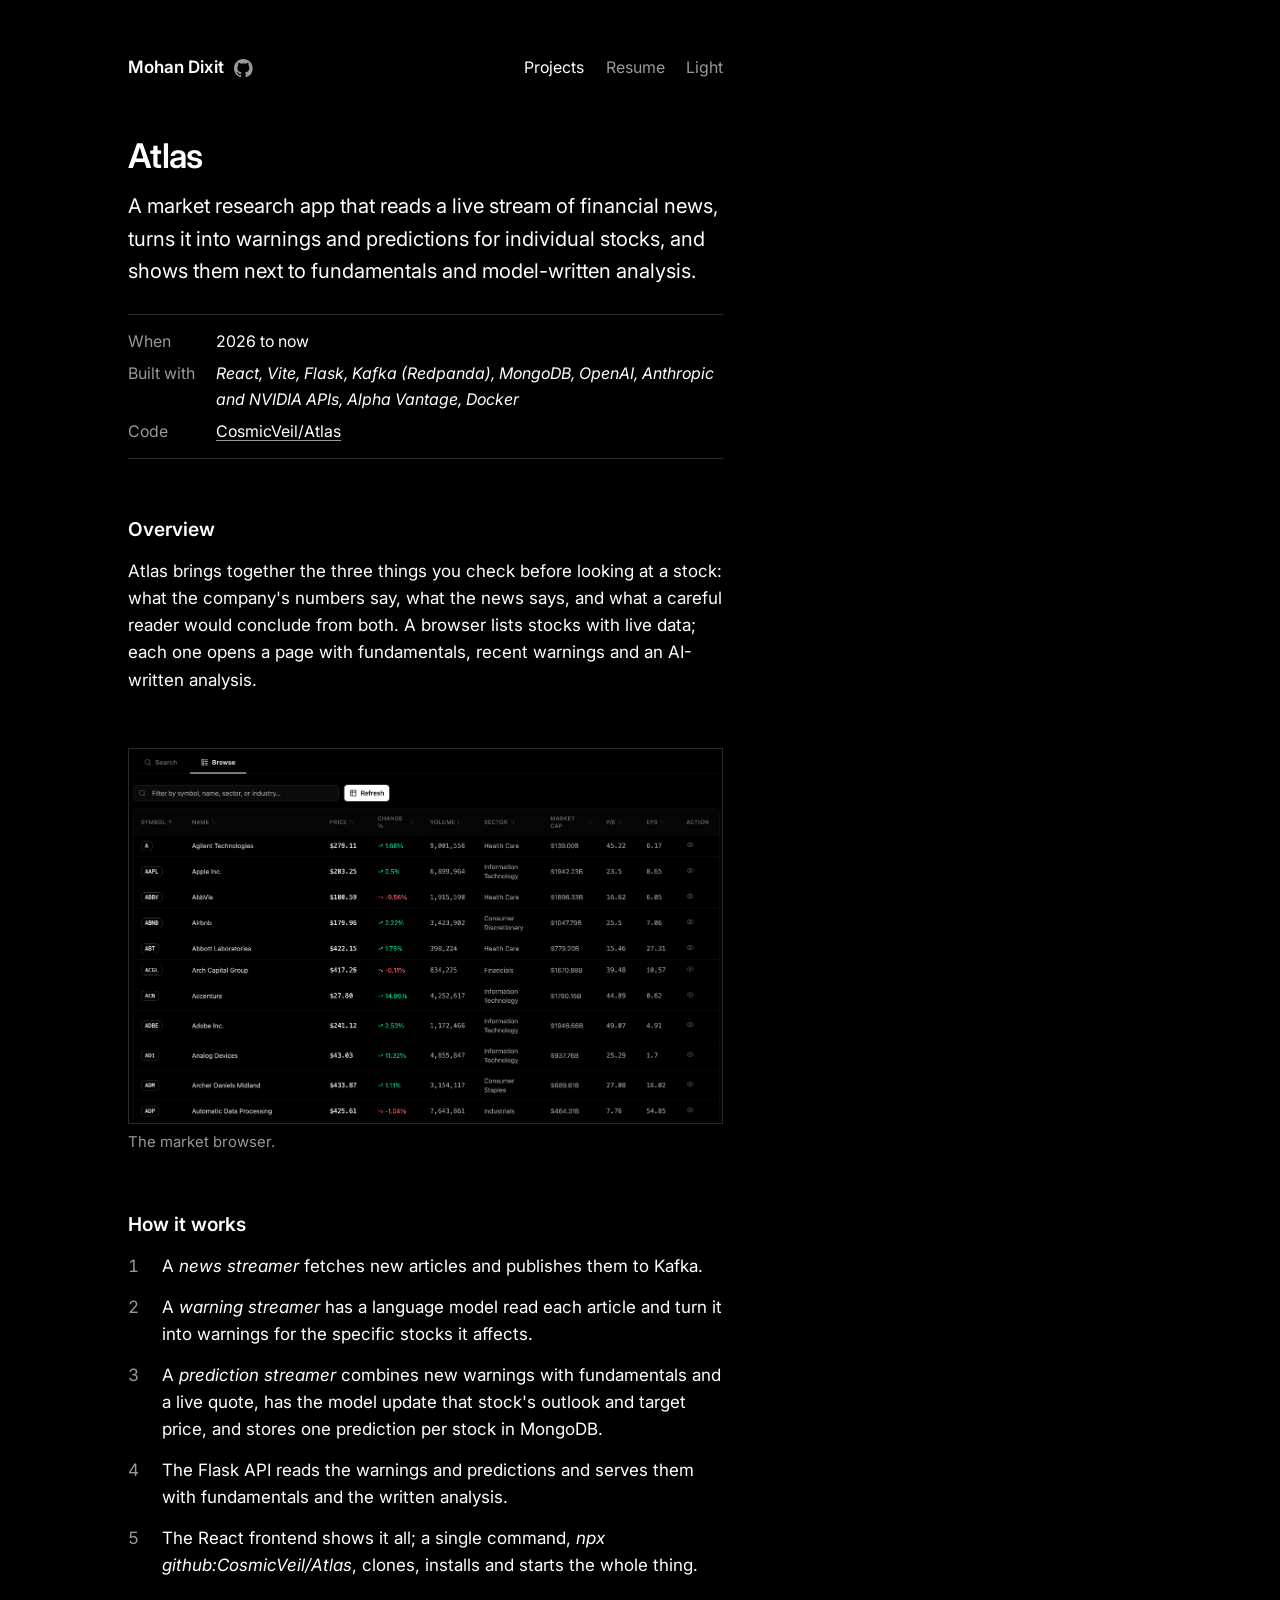
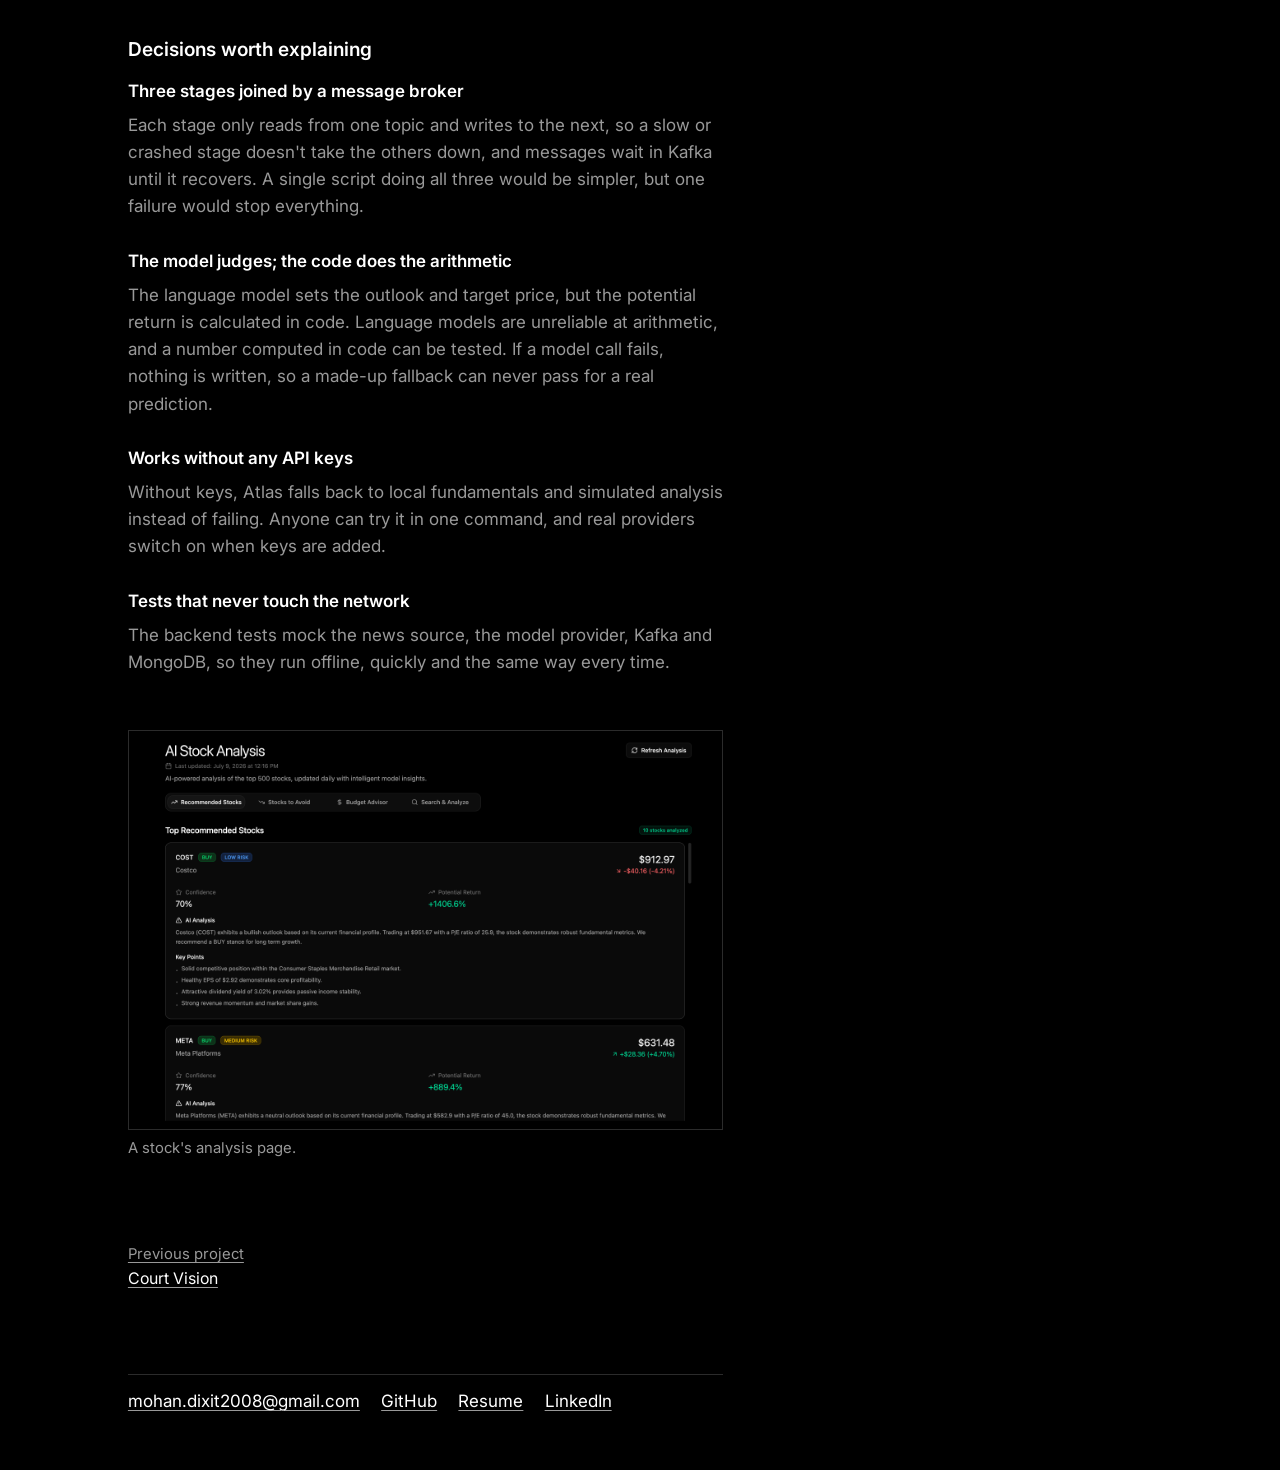
==== projects/atlas.html @ f3ca30fe "Spacing on a line-height scale, GitHub icon, new contact line - Replace 16 one-off spacing values wi" ====
<!doctype html>
<html lang="en" data-theme="dark">
<head>
<meta charset="utf-8">
<meta name="viewport" content="width=device-width, initial-scale=1">
<title>Atlas, Mohan Dixit</title>
<meta name="description" content="A market research app that turns a live news stream into per-stock warnings and predictions.">
<meta name="color-scheme" content="dark light">
<script>
  try { if (localStorage.getItem("theme") === "light") document.documentElement.dataset.theme = "light"; } catch (e) {}
</script>
<link rel="preconnect" href="https://fonts.googleapis.com">
<link rel="preconnect" href="https://fonts.gstatic.com" crossorigin>
<link rel="stylesheet" href="https://fonts.googleapis.com/css2?family=Inter:ital,opsz,wght@0,14..32,400;0,14..32,600;0,14..32,700;1,14..32,400&display=swap">
<link rel="stylesheet" href="../styles.css">
</head>
<body>
<header class="site-header reveal">
  <div class="name">
    <a class="home-link" href="../">Mohan Dixit</a>
    <a class="github-mark" href="https://github.com/CosmicVeil" aria-label="GitHub profile"><svg viewBox="0 0 16 16" width="16" height="16" aria-hidden="true" focusable="false"><path fill="currentColor" d="M8 0c4.42 0 8 3.58 8 8a8.013 8.013 0 0 1-5.45 7.59c-.4.08-.55-.17-.55-.38 0-.27.01-1.13.01-2.2 0-.75-.25-1.23-.54-1.48 1.78-.2 3.65-.88 3.65-3.95 0-.88-.31-1.59-.82-2.15.08-.2.36-1.02-.08-2.12 0 0-.67-.22-2.2.82-.64-.18-1.32-.27-2-.27-.68 0-1.36.09-2 .27-1.53-1.03-2.2-.82-2.2-.82-.44 1.1-.16 1.92-.08 2.12-.51.56-.82 1.28-.82 2.15 0 3.06 1.86 3.75 3.64 3.95-.23.2-.44.55-.51 1.07-.46.21-1.61.55-2.33-.66-.15-.24-.6-.83-1.23-.82-.67.01-.27.38.01.53.34.19.73.9.82 1.13.16.45.68 1.31 2.69.94 0 .67.01 1.3.01 1.49 0 .21-.15.45-.55.38A7.995 7.995 0 0 1 0 8c0-4.42 3.58-8 8-8Z"/></svg></a>
  </div>
  <nav class="site-nav" aria-label="Site">
    <a href="../#projects" aria-current="page">Projects</a>
    <a href="../assets/mohan-dixit-resume.pdf">Resume</a>
    <button class="theme-toggle" type="button" id="theme-toggle">Light</button>
  </nav>
</header>

<main>
  <h1 class="page-title reveal" style="--i:1">Atlas</h1>
  <p class="lede reveal" style="--i:1">A market research app that reads a live stream of financial news, turns it into warnings and predictions for individual stocks, and shows them next to fundamentals and model-written analysis.</p>

  <dl class="meta reveal" style="--i:2">
    <dt>When</dt><dd>2026 to now</dd>
    <dt>Built with</dt><dd class="stack">React, Vite, Flask, Kafka (Redpanda), MongoDB, OpenAI, Anthropic and NVIDIA APIs, Alpha Vantage, Docker</dd>
    <dt>Code</dt><dd><a href="https://github.com/CosmicVeil/Atlas">CosmicVeil/Atlas</a></dd>
  </dl>

  <section class="reveal" style="--i:3">
    <h2>Overview</h2>
    <p>Atlas brings together the three things you check before looking at a stock: what the company's numbers say, what the news says, and what a careful reader would conclude from both. A browser lists stocks with live data; each one opens a page with fundamentals, recent warnings and an AI-written analysis.</p>
  </section>

  <figure class="reveal" style="--i:4">
    <img src="../assets/atlas-browser.png" width="2586" height="1630" alt="Atlas market browser listing stocks with live prices">
    <figcaption>The market browser.</figcaption>
  </figure>

  <section class="reveal" style="--i:5">
    <h2>How it works</h2>
    <ol class="steps">
      <li>A <em>news streamer</em> fetches new articles and publishes them to Kafka.</li>
      <li>A <em>warning streamer</em> has a language model read each article and turn it into warnings for the specific stocks it affects.</li>
      <li>A <em>prediction streamer</em> combines new warnings with fundamentals and a live quote, has the model update that stock's outlook and target price, and stores one prediction per stock in MongoDB.</li>
      <li>The Flask API reads the warnings and predictions and serves them with fundamentals and the written analysis.</li>
      <li>The React frontend shows it all; a single command, <em>npx github:CosmicVeil/Atlas</em>, clones, installs and starts the whole thing.</li>
    </ol>
  </section>

  <section class="reveal" style="--i:6">
    <h2>Decisions worth explaining</h2>
    <div class="decision">
      <h3>Three stages joined by a message broker</h3>
      <p>Each stage only reads from one topic and writes to the next, so a slow or crashed stage doesn't take the others down, and messages wait in Kafka until it recovers. A single script doing all three would be simpler, but one failure would stop everything.</p>
    </div>
    <div class="decision">
      <h3>The model judges; the code does the arithmetic</h3>
      <p>The language model sets the outlook and target price, but the potential return is calculated in code. Language models are unreliable at arithmetic, and a number computed in code can be tested. If a model call fails, nothing is written, so a made-up fallback can never pass for a real prediction.</p>
    </div>
    <div class="decision">
      <h3>Works without any API keys</h3>
      <p>Without keys, Atlas falls back to local fundamentals and simulated analysis instead of failing. Anyone can try it in one command, and real providers switch on when keys are added.</p>
    </div>
    <div class="decision">
      <h3>Tests that never touch the network</h3>
      <p>The backend tests mock the news source, the model provider, Kafka and MongoDB, so they run offline, quickly and the same way every time.</p>
    </div>
  </section>

  <figure class="reveal" style="--i:7">
    <img src="../assets/atlas-analysis.png" width="2884" height="1936" loading="lazy" alt="Atlas stock analysis page with AI recommendations">
    <figcaption>A stock's analysis page.</figcaption>
  </figure>

  <nav class="pager reveal" style="--i:8" aria-label="More projects">
    <a href="court-vision.html"><span>Previous project</span>Court Vision</a>
  </nav>
</main>

<footer class="reveal" style="--i:9">
  <ul>
    <li><a href="mailto:mohan.dixit2008@gmail.com">mohan.dixit2008@gmail.com</a></li>
    <li><a href="https://github.com/CosmicVeil">GitHub</a></li>
    <li><a href="../assets/mohan-dixit-resume.pdf">Resume</a></li>
    <li><a href="https://www.linkedin.com/in/mohan-dixit-6396922b5/">LinkedIn</a></li>
  </ul>
</footer>

<script src="../script.js"></script>
</body>
</html>
---- styles.css ----
/* Shared by every page. Dark is the default; light is opt-in via the toggle. */
:root {
  --bg: #000;
  --fg: #fff;
  --muted: #999;
  --rule: #2b2b2b;

  /* Vertical rhythm. Every vertical gap is a fraction or multiple of one
     line of body text (line-height 1.6 x root size), so spacing and text
     share one beat. In rem, so it scales down with the phone font size. */
  --line: 1.6rem;
  --quarter: calc(var(--line) / 4);  /* inside one item */
  --half: calc(var(--line) / 2);     /* heading to its content, list rows */
  --double: calc(var(--line) * 2);   /* between sections */
  --triple: calc(var(--line) * 3);   /* before the footer */
  --gutter: 1.25rem;                 /* horizontal gaps */
}
[data-theme="light"] {
  --bg: #fff;
  --fg: #000;
  --muted: #666;
  --rule: #ddd;
}

* { box-sizing: border-box; }

html {
  background: var(--bg);
  color: var(--fg);
  font-family: "Inter", system-ui, -apple-system, "Segoe UI", sans-serif;
  font-size: 1.0625rem;
  line-height: 1.6;
  -webkit-text-size-adjust: 100%;
  transition: background-color 0.3s ease, color 0.3s ease;
}

body {
  max-width: 38rem;
  margin: 0;
  padding: var(--line) 1.5rem var(--double);
}
@media (min-width: 48rem) {
  body { margin-left: 8vw; padding-top: var(--double); }
}

/* Reset vertical margins; spacing below is set deliberately, one rule per gap. */
h1, h2, h3, p, ul, ol, dl, dd, figure { margin: 0; }
ul, ol { list-style: none; padding: 0; }

a {
  color: inherit;
  text-decoration: underline;
  text-decoration-color: var(--muted);
  text-decoration-thickness: 1px;
  text-underline-offset: 0.18em;
  transition: text-decoration-color 0.2s ease;
}
a:hover { text-decoration-color: currentColor; }
:focus-visible { outline: 2px solid var(--fg); outline-offset: 3px; }

img { max-width: 100%; height: auto; display: block; }

/* Header and navigation */
.site-header {
  display: flex;
  align-items: center;
  justify-content: space-between;
  gap: var(--half) var(--gutter);
  flex-wrap: wrap;
}
.name {
  display: flex;
  align-items: center;
  gap: 0.6rem;
}
.home-link {
  font-weight: 600;
  text-decoration: none;
}
.github-mark {
  display: inline-flex;
  color: var(--muted);
  transition: color 0.2s ease;
}
.github-mark:hover { color: var(--fg); }
.github-mark svg { width: 1.1rem; height: 1.1rem; }
h1 + .github-mark svg { width: 1.3rem; height: 1.3rem; }
.site-nav {
  display: flex;
  align-items: baseline;
  gap: var(--gutter);
  font-size: 0.9375rem;
}
.site-nav a { color: var(--muted); text-decoration: none; }
.site-nav a:hover, .site-nav a[aria-current="page"] { color: var(--fg); }
.theme-toggle {
  font: inherit;
  color: var(--muted);
  background: none;
  border: 0;
  padding: 0;
  cursor: pointer;
  transition: color 0.2s ease;
}
.theme-toggle:hover { color: var(--fg); }

h1 {
  font-size: 1.75rem;
  font-weight: 600;
  line-height: 1.2;
  letter-spacing: -0.02em;
}
.page-title { margin-top: var(--double); font-size: 2rem; }

/* Intro block: name, then the two lines that belong to it. */
.intro { margin-top: var(--half); }
.seeking { margin-top: var(--quarter); color: var(--muted); }
.seeking a { color: var(--fg); }
.lede { margin-top: var(--half); font-size: 1.1875rem; }

/* Sections and headings */
main > section { margin-top: var(--double); }
h2 {
  margin-bottom: var(--half);
  font-size: 1.125rem;
  font-weight: 600;
}
h3 {
  font-size: 1rem;
  font-weight: 400;
  font-style: italic;
  color: var(--muted);
}
section p + p { margin-top: var(--line); }

/* Contests and results: the one bold element on the page. */
.results + h3 { margin-top: var(--line); }
.results { margin-top: var(--quarter); }
.results li {
  display: flex;
  align-items: baseline;
  justify-content: space-between;
  gap: var(--gutter);
  padding: var(--half) 0;
  border-bottom: 1px solid var(--rule);
}
.results li:first-child { border-top: 1px solid var(--rule); }
.results .event { flex: 1; min-width: 0; }
.results .score { text-align: right; max-width: 50%; }
.results .figure {
  display: block;
  font-size: 2.25rem;
  font-weight: 700;
  line-height: 1.05;
  letter-spacing: -0.03em;
  font-variant-numeric: lining-nums tabular-nums;
}
.results .note { display: block; font-size: 0.875rem; color: var(--muted); }

/* Plain lists of roles and projects: one line of space between items,
   none inside an item except a quarter before the stack. */
.entries > li + li { margin-top: var(--line); }
.entries .what { display: block; }
.entries .detail { display: block; color: var(--muted); }
.entries .stack { display: block; margin-top: var(--quarter); font-size: 0.875rem; font-style: italic; color: var(--muted); }
.entries .when { margin-left: 0.4rem; font-size: 0.875rem; color: var(--muted); }

/* Project pages */
.meta {
  display: grid;
  grid-template-columns: max-content 1fr;
  gap: var(--quarter) var(--gutter);
  margin-top: var(--line);
  padding: var(--half) 0;
  border-top: 1px solid var(--rule);
  border-bottom: 1px solid var(--rule);
  font-size: 0.9375rem;
}
.meta dt { color: var(--muted); }
.meta dd.stack { font-style: italic; }

.steps { counter-reset: step; }
.steps li {
  counter-increment: step;
  position: relative;
  padding-left: 2rem;
}
.steps li + li { margin-top: var(--half); }
.steps li::before {
  content: counter(step);
  position: absolute;
  left: 0;
  color: var(--muted);
  font-variant-numeric: lining-nums tabular-nums;
}

.decision + .decision { margin-top: var(--line); }
.decision h3 { font-style: normal; color: var(--fg); font-weight: 600; }
.decision p { margin-top: var(--quarter); color: var(--muted); }

main > figure { margin-top: var(--double); }
figure img { border: 1px solid var(--rule); }
figcaption { margin-top: var(--quarter); font-size: 0.875rem; color: var(--muted); }

.pager {
  display: flex;
  justify-content: space-between;
  gap: var(--gutter);
  margin-top: var(--triple);
  font-size: 0.9375rem;
}
.pager span { display: block; color: var(--muted); font-size: 0.875rem; }
.pager .next { text-align: right; margin-left: auto; }

footer {
  margin-top: var(--triple);
  padding-top: var(--half);
  border-top: 1px solid var(--rule);
  color: var(--muted);
}
footer ul { display: flex; flex-wrap: wrap; gap: var(--quarter) var(--gutter); }
footer a { color: var(--fg); }

/* Motion: a short fade-up as each page loads, staggered by --i,
   plus a crossfade between pages where the browser supports it. */
.reveal {
  animation: rise 0.6s cubic-bezier(0.2, 0.7, 0.2, 1) both;
  animation-delay: calc(var(--i, 0) * 70ms);
}
@keyframes rise {
  from { opacity: 0; transform: translateY(8px); }
}
@view-transition { navigation: auto; }
::view-transition-old(root),
::view-transition-new(root) { animation-duration: 0.25s; }

@media (prefers-reduced-motion: reduce) {
  html, a, .theme-toggle, .github-mark { transition: none; }
  .reveal { animation: none; }
  @view-transition { navigation: none; }
}

@media (max-width: 30rem) {
  html { font-size: 1rem; }
  .results .figure { font-size: 1.875rem; }
  .intro br { display: none; }
}
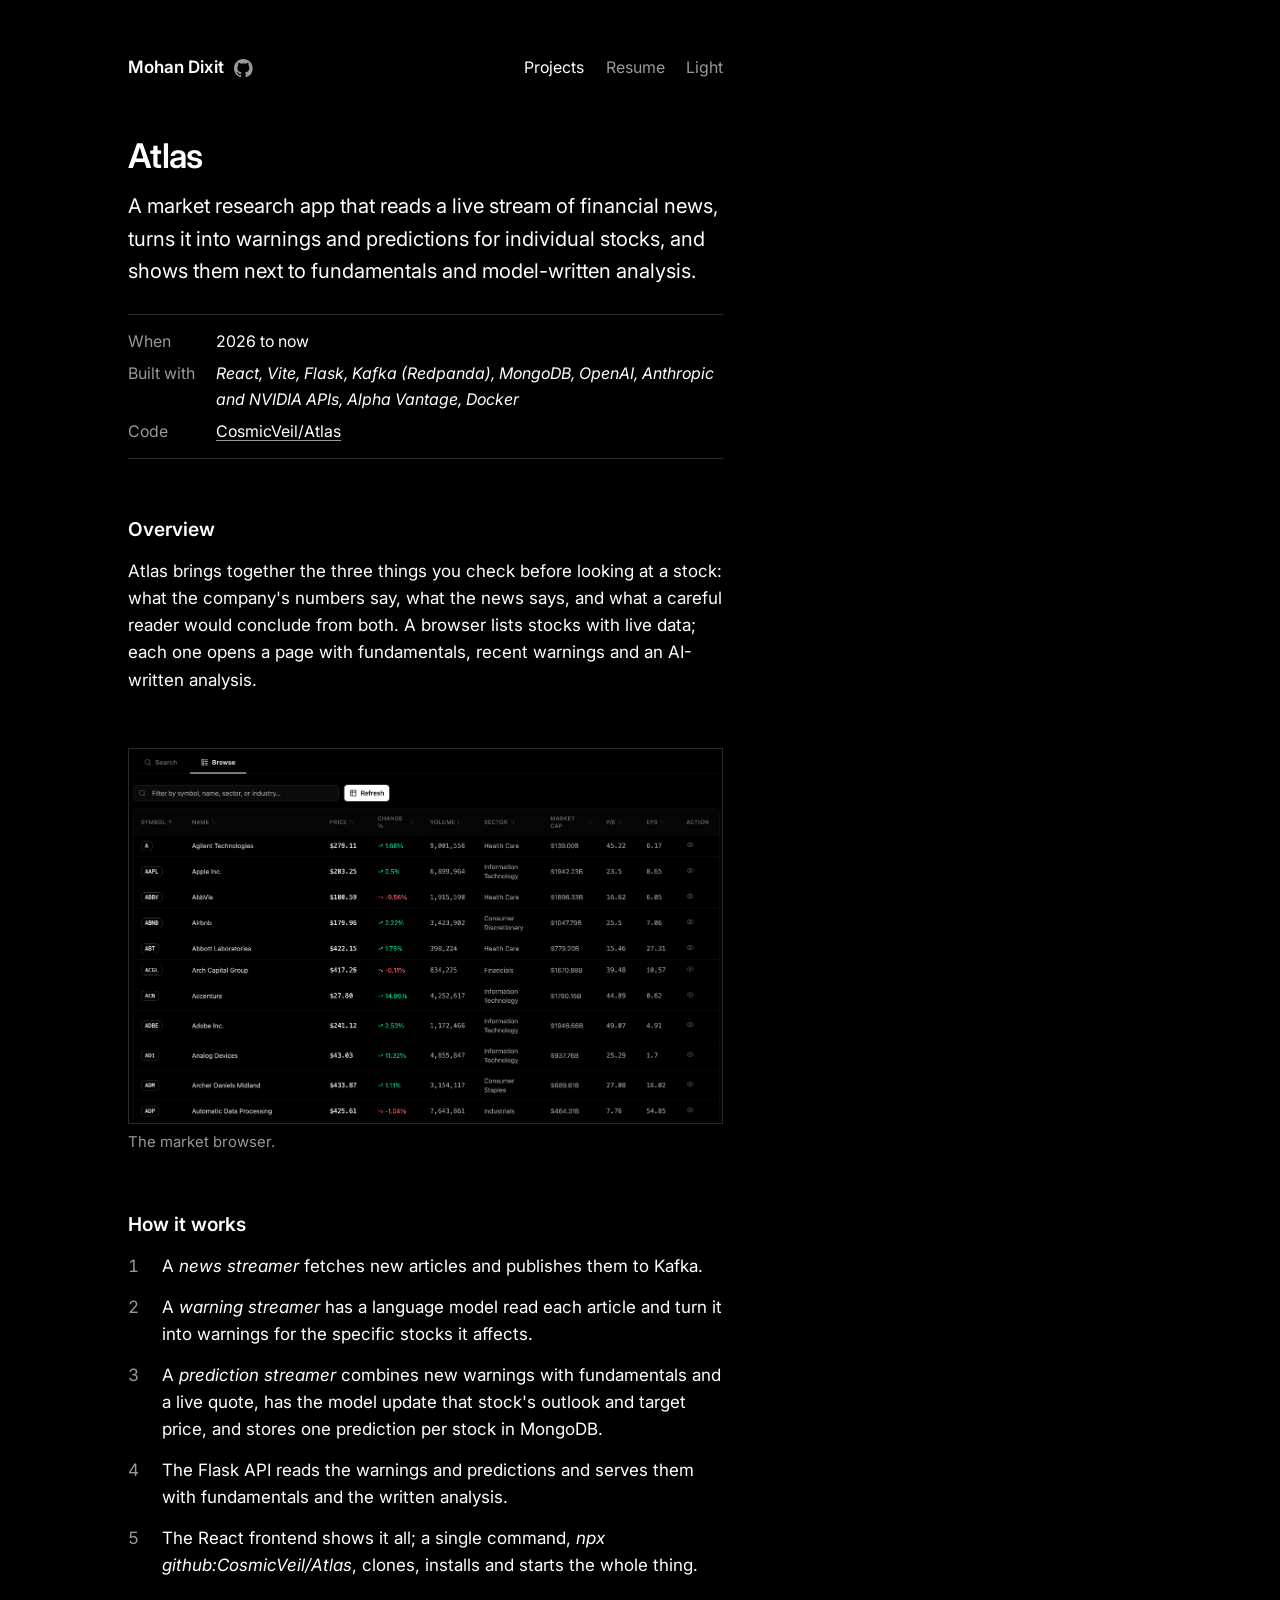
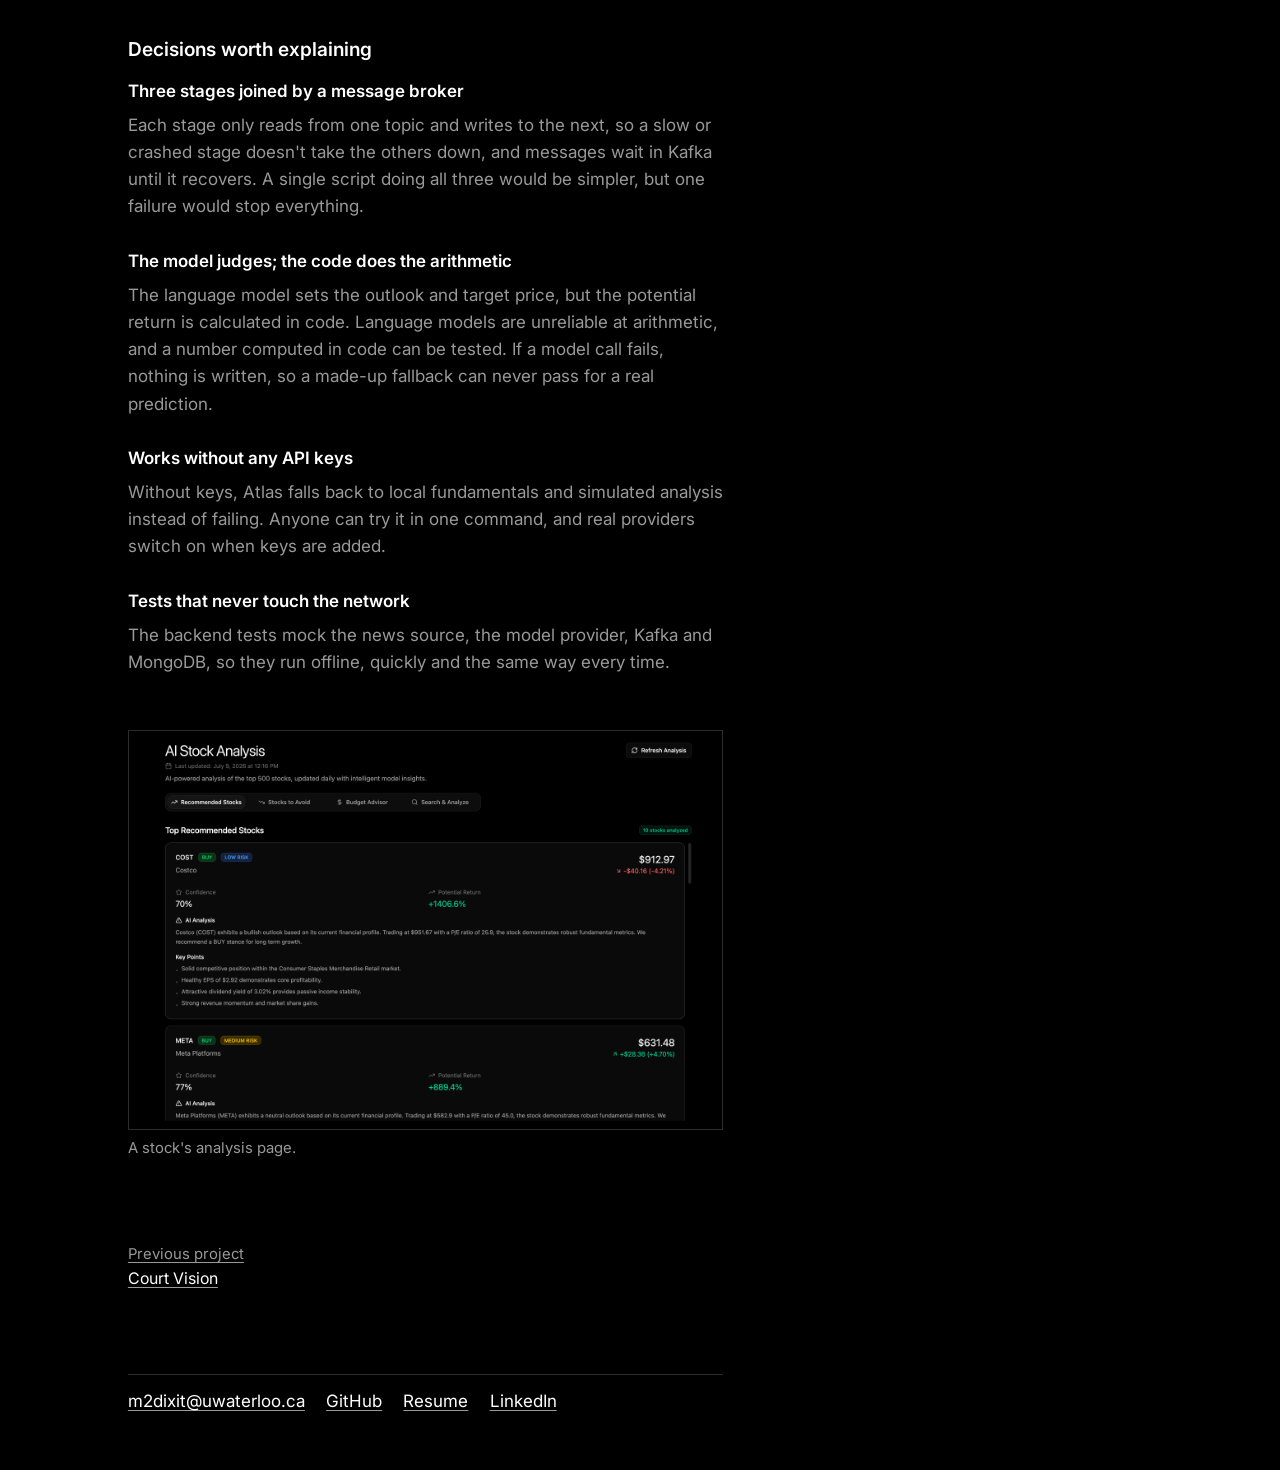
==== commit cfdb0457: "Use m2dixit@uwaterloo.ca in the footer Co-Authored-By: Claude Opus 5.5 <noreply@anthropic.com>" ====
--- a/projects/atlas.html
+++ b/projects/atlas.html
@@ -90,7 +90,7 @@
 
 <footer class="reveal" style="--i:9">
   <ul>
-    <li><a href="mailto:mohan.dixit2008@gmail.com">mohan.dixit2008@gmail.com</a></li>
+    <li><a href="mailto:m2dixit@uwaterloo.ca">m2dixit@uwaterloo.ca</a></li>
     <li><a href="https://github.com/CosmicVeil">GitHub</a></li>
     <li><a href="../assets/mohan-dixit-resume.pdf">Resume</a></li>
     <li><a href="https://www.linkedin.com/in/mohan-dixit-6396922b5/">LinkedIn</a></li>
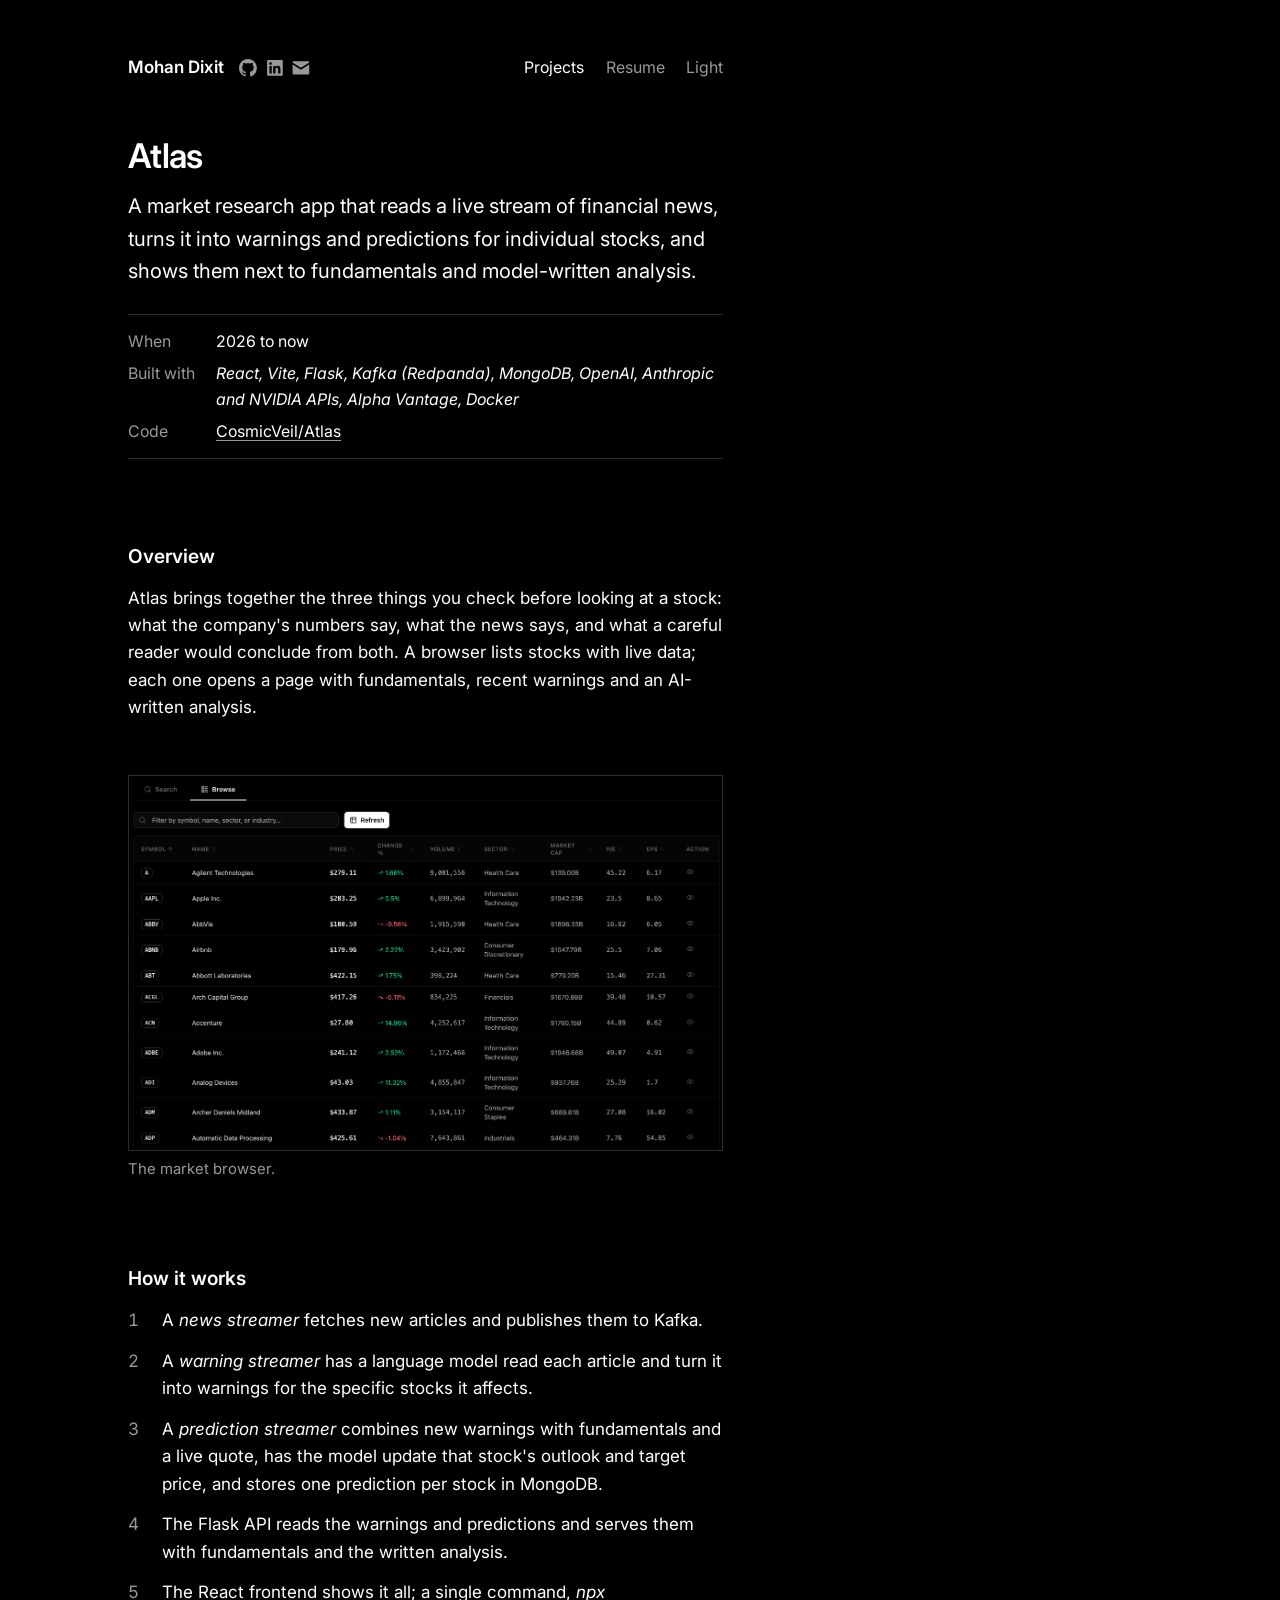
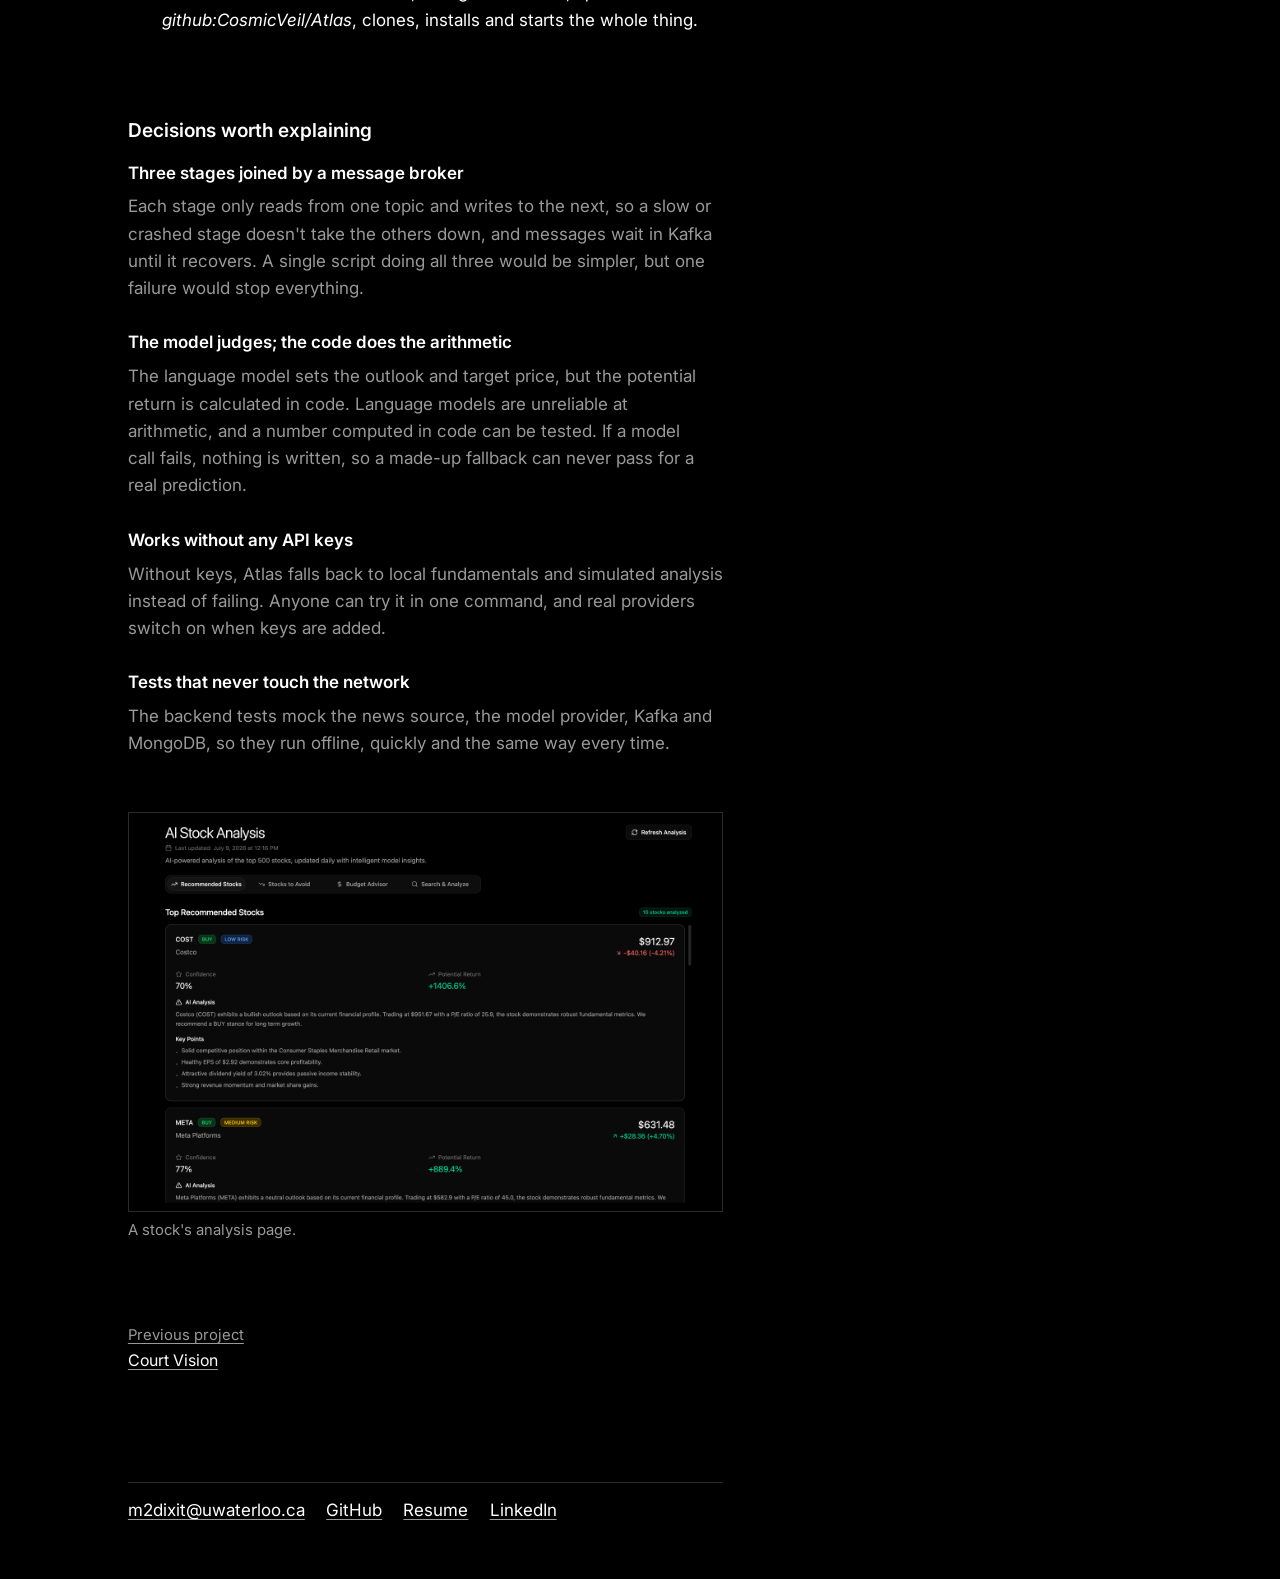
==== commit f05f05e3: "Contact icons beside the name and tighter spacing hierarchy - LinkedIn and email icons join GitHub n" ====
--- a/projects/atlas.html
+++ b/projects/atlas.html
@@ -18,7 +18,9 @@
 <header class="site-header reveal">
   <div class="name">
     <a class="home-link" href="../">Mohan Dixit</a>
-    <a class="github-mark" href="https://github.com/CosmicVeil" aria-label="GitHub profile"><svg viewBox="0 0 16 16" width="16" height="16" aria-hidden="true" focusable="false"><path fill="currentColor" d="M8 0c4.42 0 8 3.58 8 8a8.013 8.013 0 0 1-5.45 7.59c-.4.08-.55-.17-.55-.38 0-.27.01-1.13.01-2.2 0-.75-.25-1.23-.54-1.48 1.78-.2 3.65-.88 3.65-3.95 0-.88-.31-1.59-.82-2.15.08-.2.36-1.02-.08-2.12 0 0-.67-.22-2.2.82-.64-.18-1.32-.27-2-.27-.68 0-1.36.09-2 .27-1.53-1.03-2.2-.82-2.2-.82-.44 1.1-.16 1.92-.08 2.12-.51.56-.82 1.28-.82 2.15 0 3.06 1.86 3.75 3.64 3.95-.23.2-.44.55-.51 1.07-.46.21-1.61.55-2.33-.66-.15-.24-.6-.83-1.23-.82-.67.01-.27.38.01.53.34.19.73.9.82 1.13.16.45.68 1.31 2.69.94 0 .67.01 1.3.01 1.49 0 .21-.15.45-.55.38A7.995 7.995 0 0 1 0 8c0-4.42 3.58-8 8-8Z"/></svg></a>
+    <a class="icon-link" href="https://github.com/CosmicVeil" aria-label="GitHub profile"><svg viewBox="0 0 16 16" width="16" height="16" aria-hidden="true" focusable="false"><path fill="currentColor" d="M8 0c4.42 0 8 3.58 8 8a8.013 8.013 0 0 1-5.45 7.59c-.4.08-.55-.17-.55-.38 0-.27.01-1.13.01-2.2 0-.75-.25-1.23-.54-1.48 1.78-.2 3.65-.88 3.65-3.95 0-.88-.31-1.59-.82-2.15.08-.2.36-1.02-.08-2.12 0 0-.67-.22-2.2.82-.64-.18-1.32-.27-2-.27-.68 0-1.36.09-2 .27-1.53-1.03-2.2-.82-2.2-.82-.44 1.1-.16 1.92-.08 2.12-.51.56-.82 1.28-.82 2.15 0 3.06 1.86 3.75 3.64 3.95-.23.2-.44.55-.51 1.07-.46.21-1.61.55-2.33-.66-.15-.24-.6-.83-1.23-.82-.67.01-.27.38.01.53.34.19.73.9.82 1.13.16.45.68 1.31 2.69.94 0 .67.01 1.3.01 1.49 0 .21-.15.45-.55.38A7.995 7.995 0 0 1 0 8c0-4.42 3.58-8 8-8Z"/></svg></a>
+    <a class="icon-link" href="https://www.linkedin.com/in/mohan-dixit-6396922b5/" aria-label="LinkedIn profile"><svg viewBox="0 0 24 24" width="16" height="16" aria-hidden="true" focusable="false"><path fill="currentColor" d="M20.447 20.452h-3.554v-5.569c0-1.328-.027-3.037-1.852-3.037-1.853 0-2.136 1.445-2.136 2.939v5.667H9.351V9h3.414v1.561h.046c.477-.9 1.637-1.85 3.37-1.85 3.601 0 4.267 2.37 4.267 5.455v6.286zM5.337 7.433c-1.144 0-2.063-.926-2.063-2.065 0-1.138.92-2.063 2.063-2.063 1.14 0 2.064.925 2.064 2.063 0 1.139-.925 2.065-2.064 2.065zm1.782 13.019H3.555V9h3.564v11.452zM22.225 0H1.771C.792 0 0 .774 0 1.729v20.542C0 23.227.792 24 1.771 24h20.451C23.2 24 24 23.227 24 22.271V1.729C24 .774 23.2 0 22.222 0h.003z"/></svg></a>
+    <a class="icon-link" href="mailto:m2dixit@uwaterloo.ca" aria-label="Email m2dixit@uwaterloo.ca" data-copy-email><svg viewBox="0 0 24 24" width="16" height="16" aria-hidden="true" focusable="false"><path fill="currentColor" d="M3 4h18a1 1 0 0 1 1 1v.53l-10 6.25L2 5.53V5a1 1 0 0 1 1-1Zm-1 3.89V19a1 1 0 0 0 1 1h18a1 1 0 0 0 1-1V7.89l-9.47 5.92a1 1 0 0 1-1.06 0L2 7.89Z"/></svg></a>
   </div>
   <nav class="site-nav" aria-label="Site">
     <a href="../#projects" aria-current="page">Projects</a>
--- a/styles.css
+++ b/styles.css
@@ -11,8 +11,9 @@
   --line: 1.6rem;
   --quarter: calc(var(--line) / 4);  /* inside one item */
   --half: calc(var(--line) / 2);     /* heading to its content, list rows */
-  --double: calc(var(--line) * 2);   /* between sections */
-  --triple: calc(var(--line) * 3);   /* before the footer */
+  --double: calc(var(--line) * 2);   /* page title, figures */
+  --triple: calc(var(--line) * 3);   /* between sections */
+  --quad: calc(var(--line) * 4);     /* before the footer */
   --gutter: 1.25rem;                 /* horizontal gaps */
 }
 [data-theme="light"] {
@@ -59,6 +60,8 @@
 :focus-visible { outline: 2px solid var(--fg); outline-offset: 3px; }
 
 img { max-width: 100%; height: auto; display: block; }
+p, li, dd, figcaption { text-wrap: pretty; }
+h1, h2, .page-title, .lede { text-wrap: balance; }
 
 /* Header and navigation */
 .site-header {
@@ -71,20 +74,38 @@
 .name {
   display: flex;
   align-items: center;
-  gap: 0.6rem;
-}
+  gap: 0.5rem;
+}
+.name > :first-child { margin-right: 0.4rem; }
 .home-link {
   font-weight: 600;
   text-decoration: none;
 }
-.github-mark {
+.icon-link {
+  position: relative;
   display: inline-flex;
   color: var(--muted);
   transition: color 0.2s ease;
 }
-.github-mark:hover { color: var(--fg); }
-.github-mark svg { width: 1.1rem; height: 1.1rem; }
-h1 + .github-mark svg { width: 1.3rem; height: 1.3rem; }
+.icon-link:hover { color: var(--fg); }
+.icon-link svg { width: 1.05rem; height: 1.05rem; }
+h1 ~ .icon-link svg { width: 1.2rem; height: 1.2rem; }
+.icon-link[href*="linkedin"] svg { transform: scale(0.88); }
+.icon-link[href^="mailto:"] svg { transform: scale(1.12); }
+/* Confirmation after the email icon copies the address. */
+.icon-link[data-note]::after {
+  content: attr(data-note);
+  position: absolute;
+  left: 0;
+  top: calc(100% + 0.4rem);
+  white-space: nowrap;
+  font-size: 0.8125rem;
+  font-weight: 400;
+  color: var(--fg);
+  background: var(--bg);
+  animation: note-in 0.2s ease both;
+}
+@keyframes note-in { from { opacity: 0; transform: translateY(-3px); } }
 .site-nav {
   display: flex;
   align-items: baseline;
@@ -113,13 +134,13 @@
 .page-title { margin-top: var(--double); font-size: 2rem; }
 
 /* Intro block: name, then the two lines that belong to it. */
-.intro { margin-top: var(--half); }
-.seeking { margin-top: var(--quarter); color: var(--muted); }
+.intro { margin-top: var(--line); }
+.seeking { color: var(--muted); }
 .seeking a { color: var(--fg); }
 .lede { margin-top: var(--half); font-size: 1.1875rem; }
 
 /* Sections and headings */
-main > section { margin-top: var(--double); }
+main > section { margin-top: var(--triple); }
 h2 {
   margin-bottom: var(--half);
   font-size: 1.125rem;
@@ -213,7 +234,7 @@
 .pager .next { text-align: right; margin-left: auto; }
 
 footer {
-  margin-top: var(--triple);
+  margin-top: var(--quad);
   padding-top: var(--half);
   border-top: 1px solid var(--rule);
   color: var(--muted);
@@ -235,7 +256,8 @@
 ::view-transition-new(root) { animation-duration: 0.25s; }
 
 @media (prefers-reduced-motion: reduce) {
-  html, a, .theme-toggle, .github-mark { transition: none; }
+  html, a, .theme-toggle, .icon-link { transition: none; }
+  .icon-link[data-note]::after { animation: none; }
   .reveal { animation: none; }
   @view-transition { navigation: none; }
 }
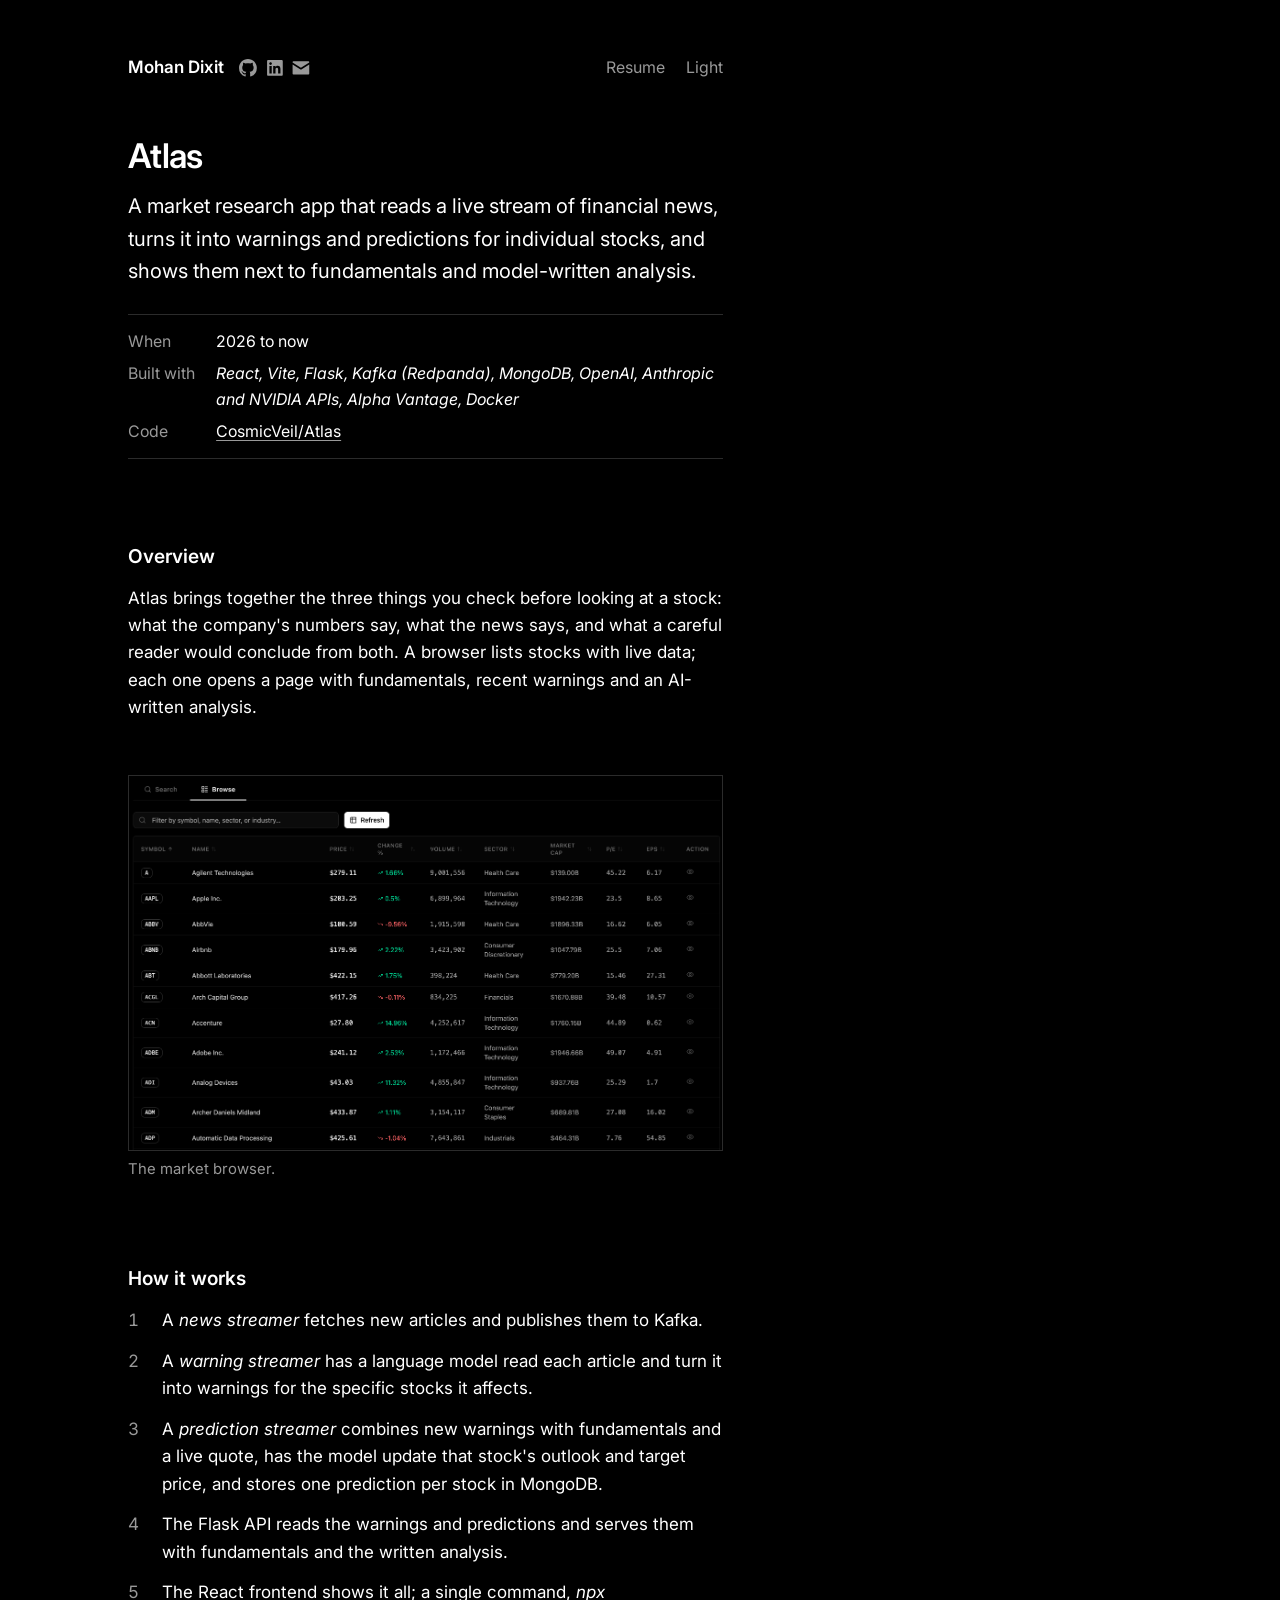
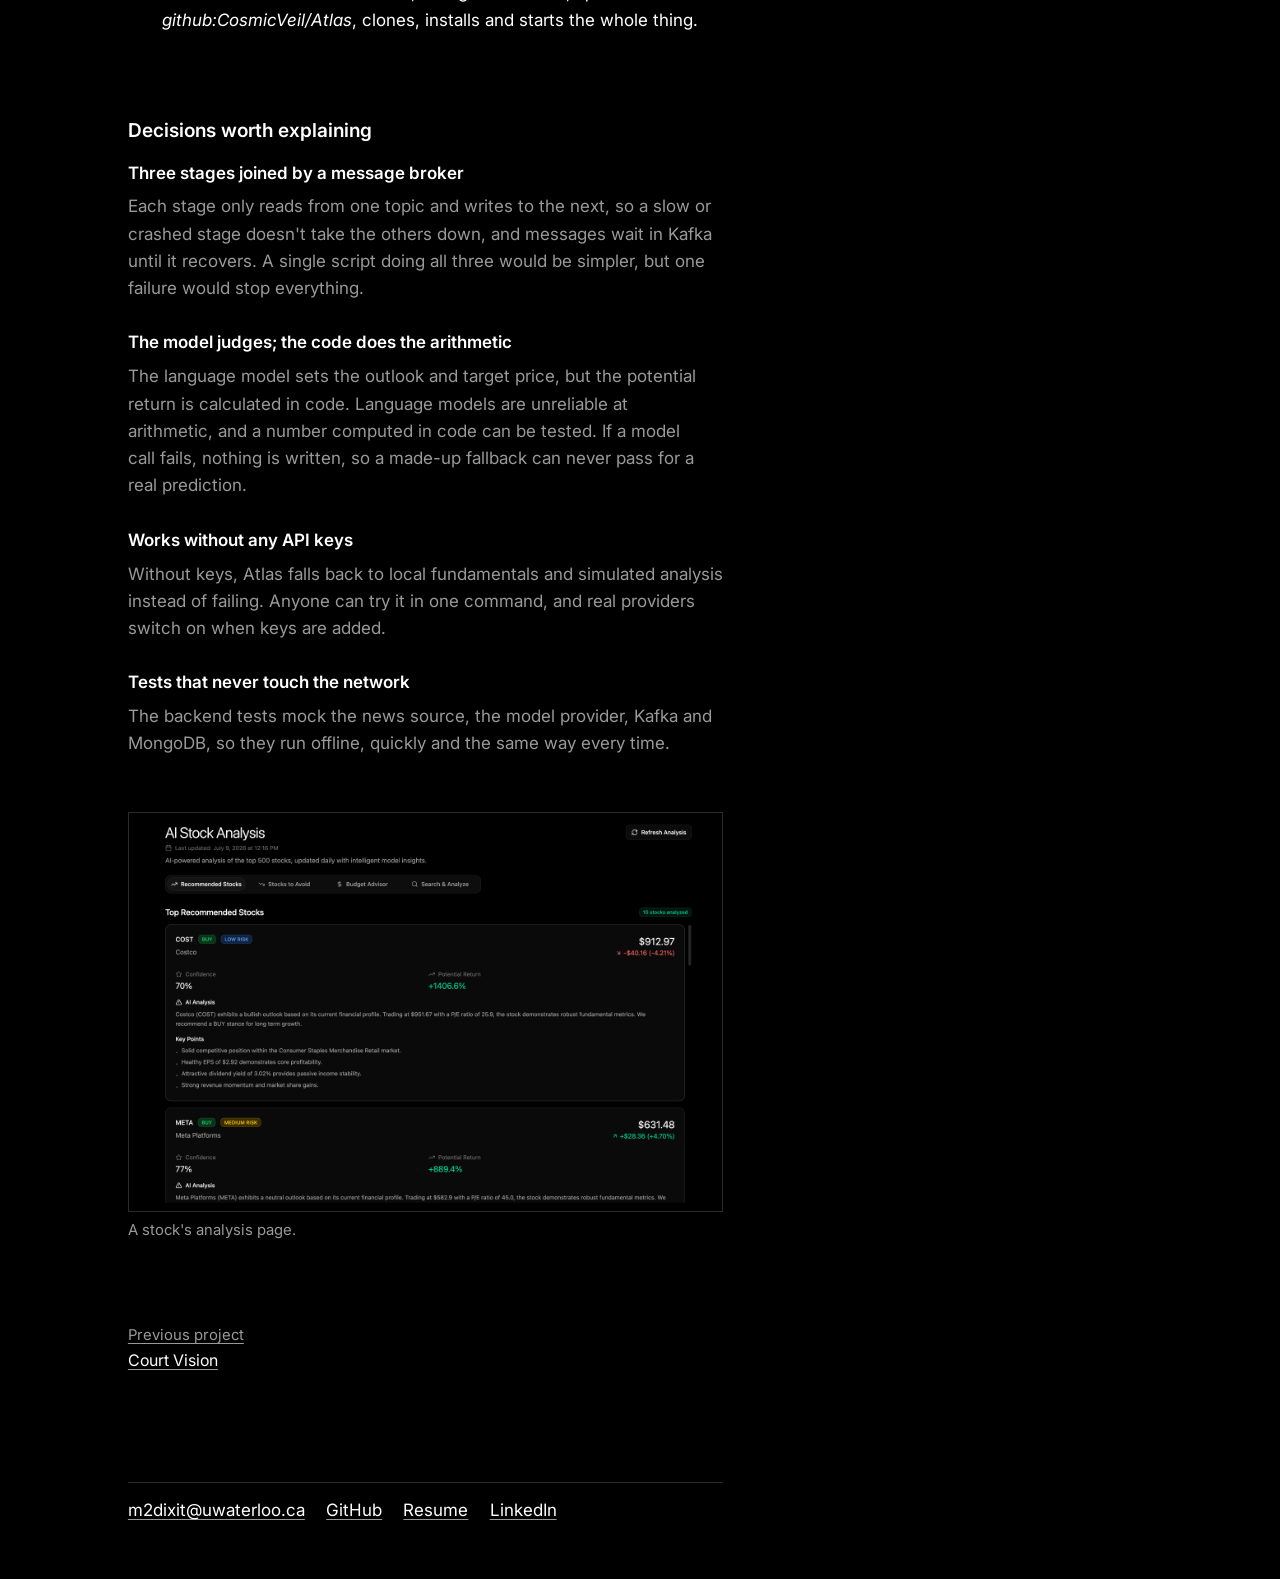
==== commit 0b394370: "Remove the Projects nav link Projects is the first section on the home page, so the link only scroll" ====
--- a/projects/atlas.html
+++ b/projects/atlas.html
@@ -23,7 +23,6 @@
     <a class="icon-link" href="mailto:m2dixit@uwaterloo.ca" aria-label="Email m2dixit@uwaterloo.ca" data-copy-email><svg viewBox="0 0 24 24" width="16" height="16" aria-hidden="true" focusable="false"><path fill="currentColor" d="M3 4h18a1 1 0 0 1 1 1v.53l-10 6.25L2 5.53V5a1 1 0 0 1 1-1Zm-1 3.89V19a1 1 0 0 0 1 1h18a1 1 0 0 0 1-1V7.89l-9.47 5.92a1 1 0 0 1-1.06 0L2 7.89Z"/></svg></a>
   </div>
   <nav class="site-nav" aria-label="Site">
-    <a href="../#projects" aria-current="page">Projects</a>
     <a href="../assets/mohan-dixit-resume.pdf">Resume</a>
     <button class="theme-toggle" type="button" id="theme-toggle">Light</button>
   </nav>
--- a/styles.css
+++ b/styles.css
@@ -113,7 +113,7 @@
   font-size: 0.9375rem;
 }
 .site-nav a { color: var(--muted); text-decoration: none; }
-.site-nav a:hover, .site-nav a[aria-current="page"] { color: var(--fg); }
+.site-nav a:hover { color: var(--fg); }
 .theme-toggle {
   font: inherit;
   color: var(--muted);
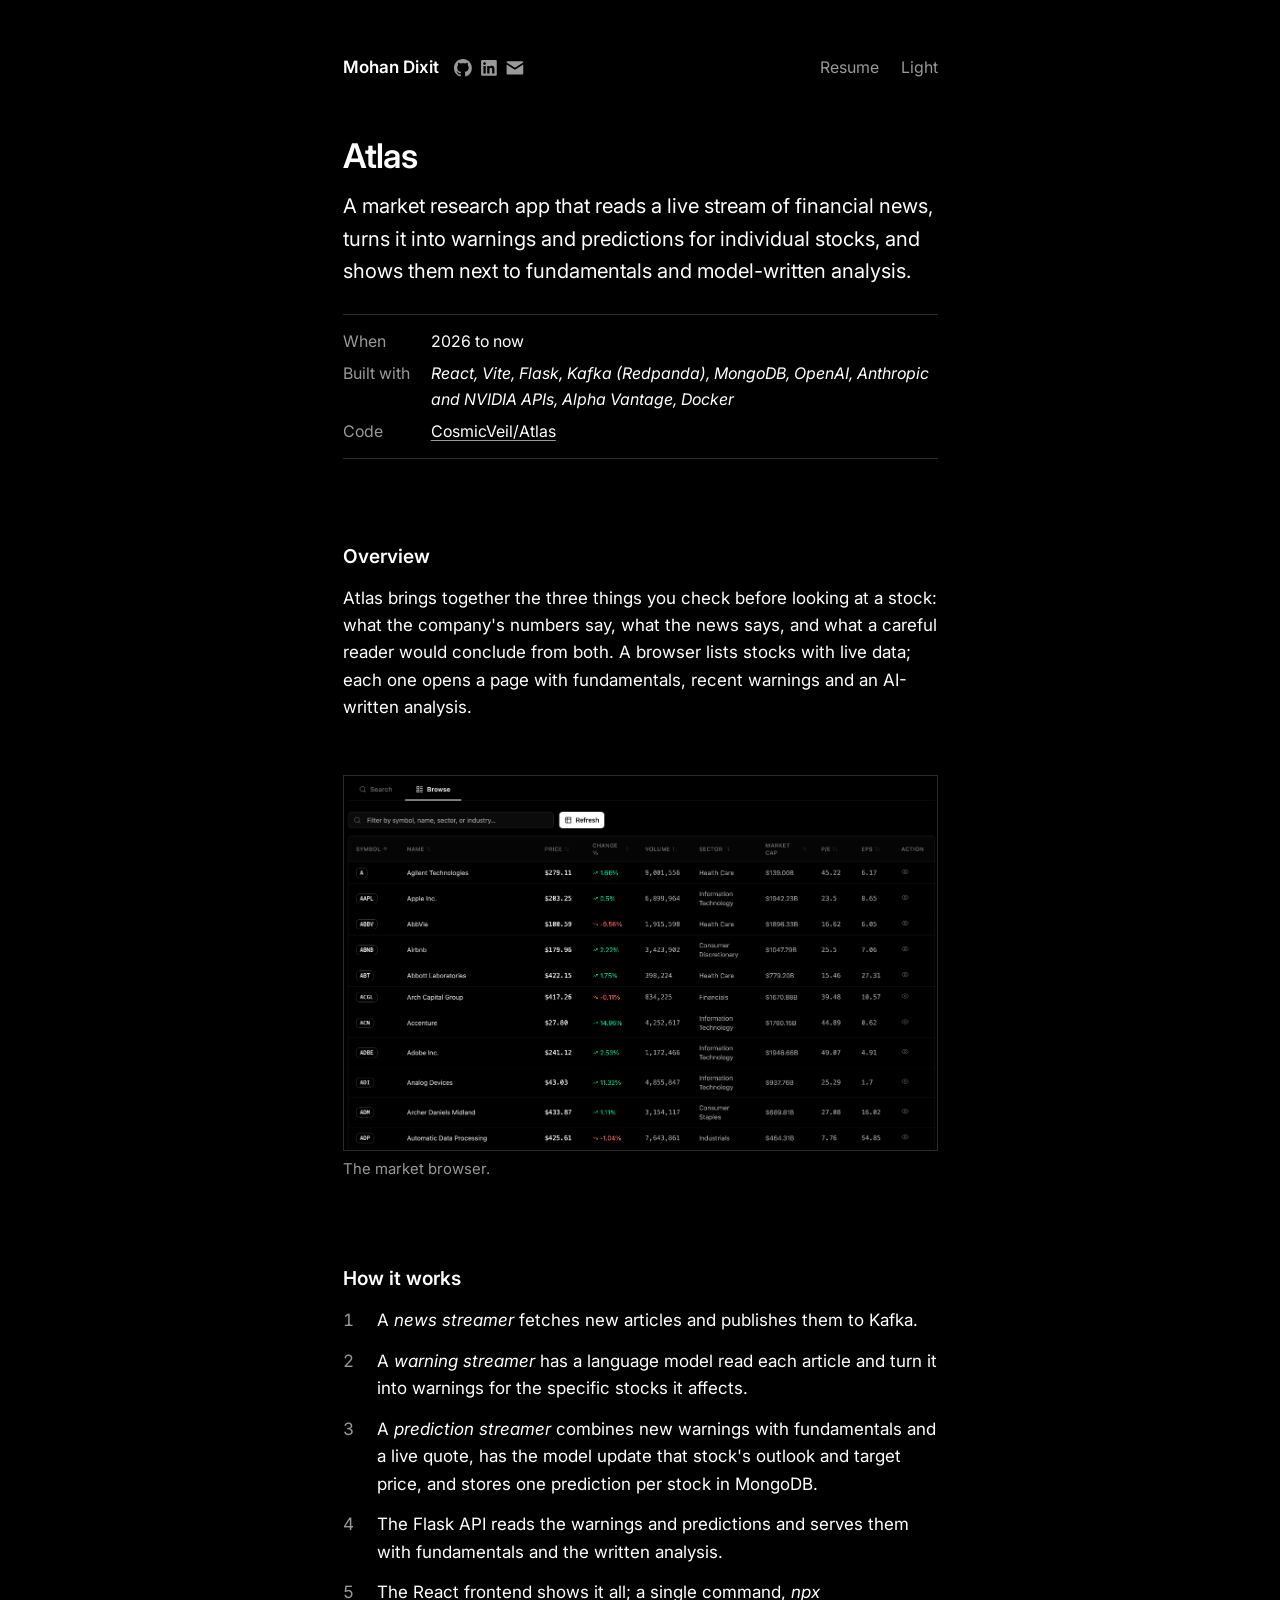
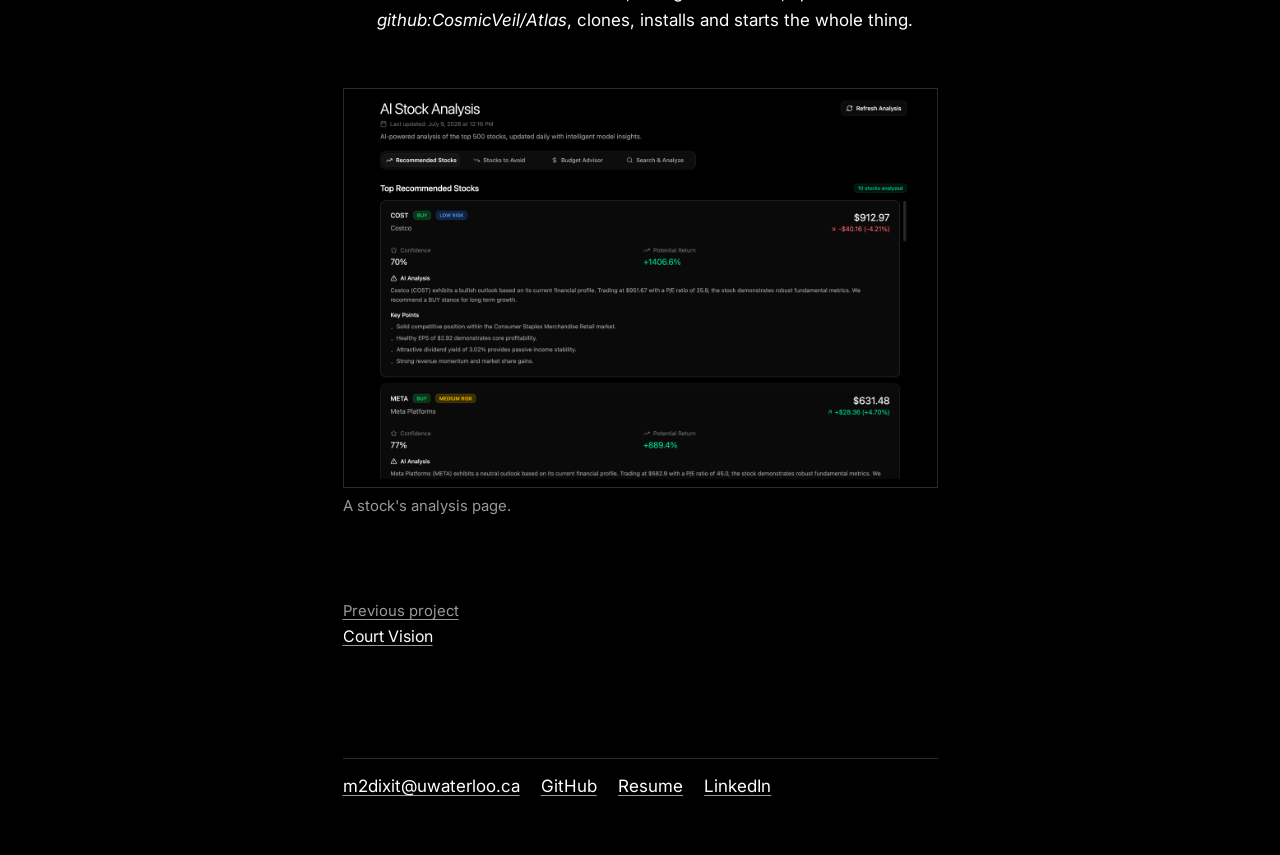
==== commit fadc029f: "Hide the Decisions worth explaining sections Co-Authored-By: Claude Opus 5.5 <noreply@anthropic.com>" ====
--- a/projects/atlas.html
+++ b/projects/atlas.html
@@ -59,7 +59,7 @@
     </ol>
   </section>
 
-  <section class="reveal" style="--i:6">
+  <section class="reveal" hidden style="--i:6">
     <h2>Decisions worth explaining</h2>
     <div class="decision">
       <h3>Three stages joined by a message broker</h3>
--- a/styles.css
+++ b/styles.css
@@ -37,11 +37,11 @@
 
 body {
   max-width: 38rem;
-  margin: 0;
+  margin: 0 auto;
   padding: var(--line) 1.5rem var(--double);
 }
 @media (min-width: 48rem) {
-  body { margin-left: 8vw; padding-top: var(--double); }
+  body { padding-top: var(--double); }
 }
 
 /* Reset vertical margins; spacing below is set deliberately, one rule per gap. */
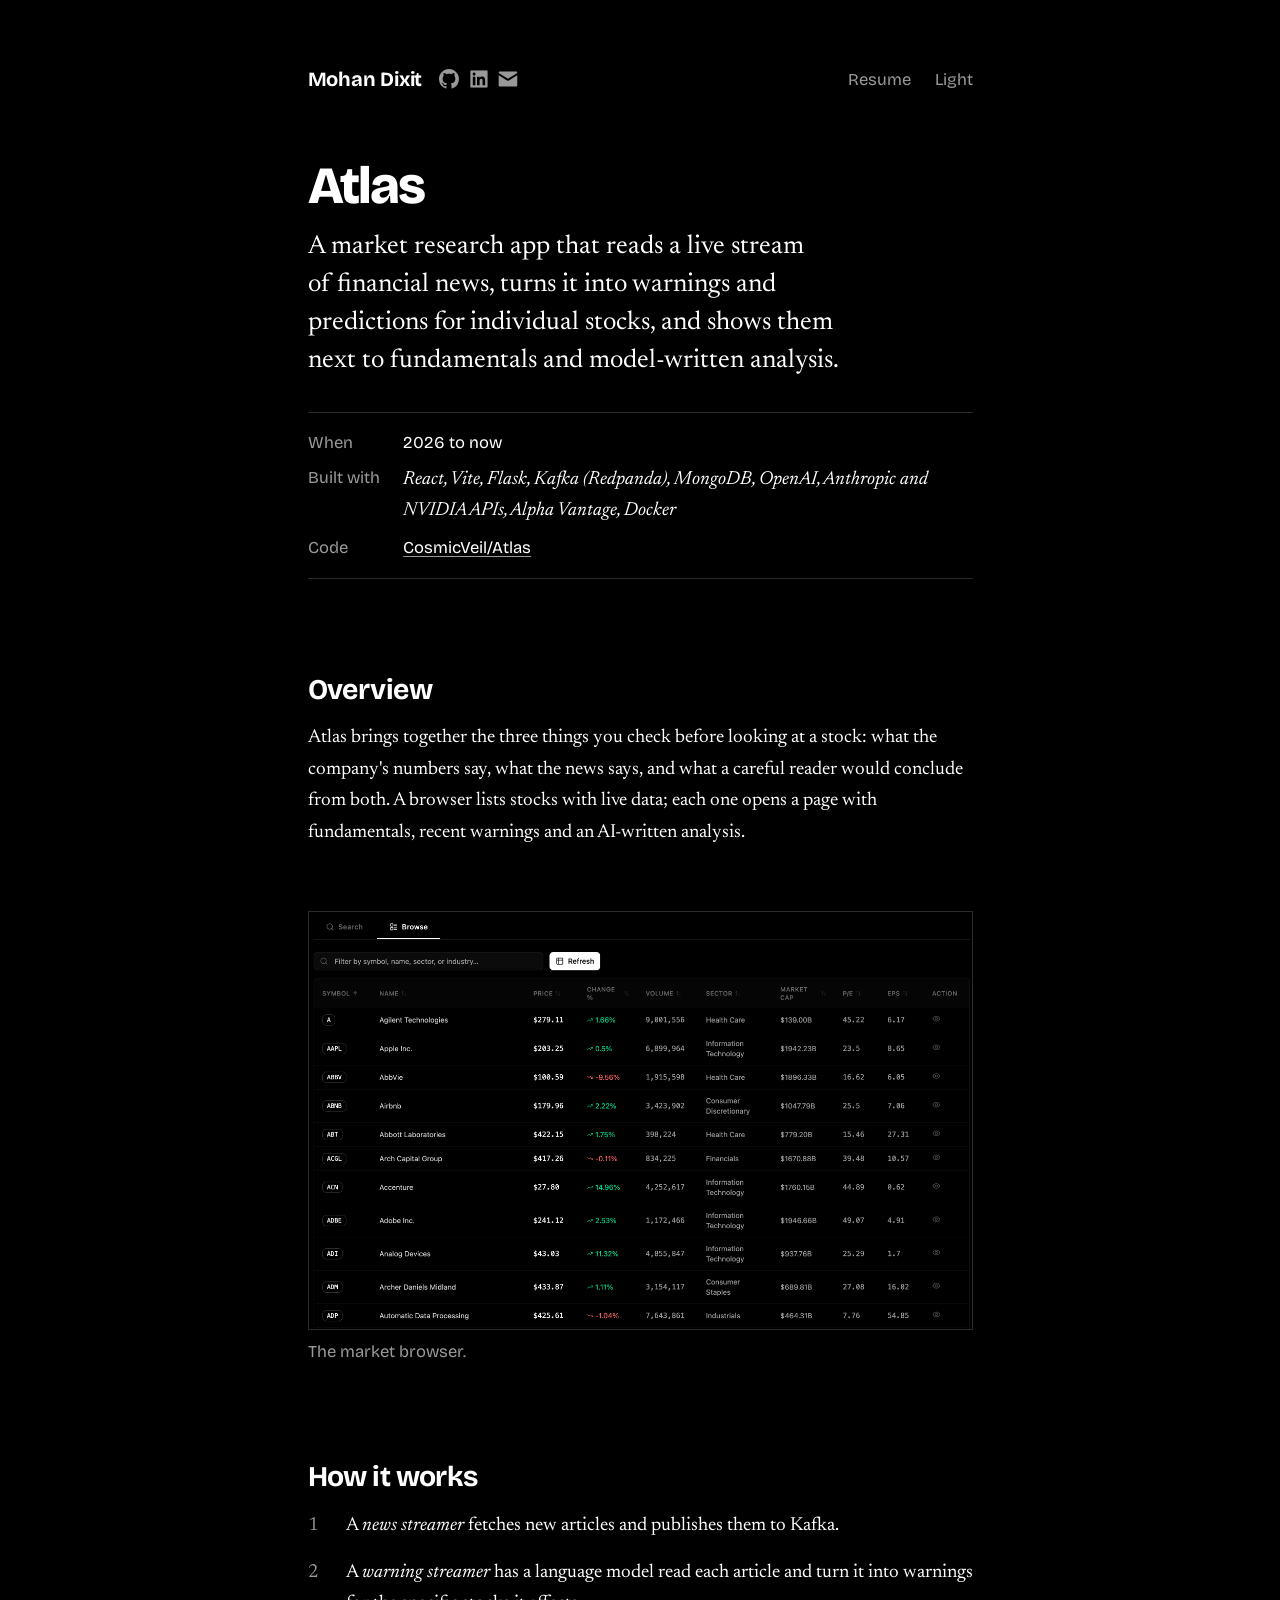
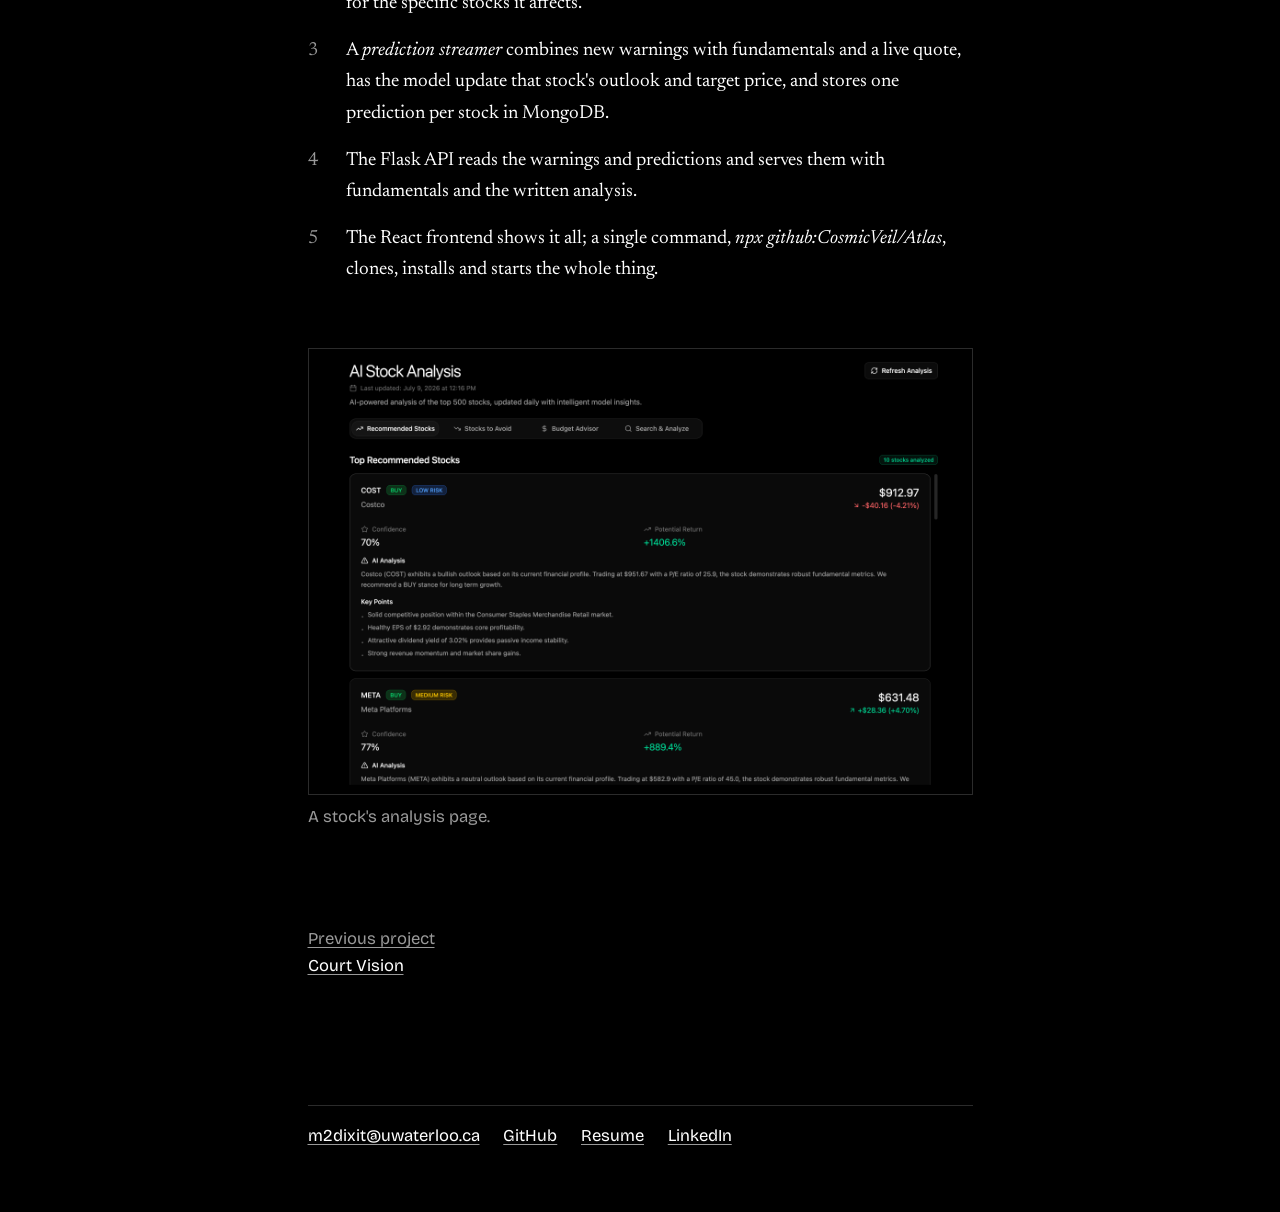
==== commit 40bff588: "Replace Inter with Bricolage Grotesque and Newsreader Headings, project titles, contest figures and " ====
--- a/projects/atlas.html
+++ b/projects/atlas.html
@@ -5,13 +5,14 @@
 <meta name="viewport" content="width=device-width, initial-scale=1">
 <title>Atlas, Mohan Dixit</title>
 <meta name="description" content="A market research app that turns a live news stream into per-stock warnings and predictions.">
+<link rel="canonical" href="https://mohandixit.com/projects/atlas.html">
 <meta name="color-scheme" content="dark light">
 <script>
   try { if (localStorage.getItem("theme") === "light") document.documentElement.dataset.theme = "light"; } catch (e) {}
 </script>
 <link rel="preconnect" href="https://fonts.googleapis.com">
 <link rel="preconnect" href="https://fonts.gstatic.com" crossorigin>
-<link rel="stylesheet" href="https://fonts.googleapis.com/css2?family=Inter:ital,opsz,wght@0,14..32,400;0,14..32,600;0,14..32,700;1,14..32,400&display=swap">
+<link rel="stylesheet" href="https://fonts.googleapis.com/css2?family=Bricolage+Grotesque:opsz,wght@12..96,400..800&family=Newsreader:ital,opsz,wght@0,6..72,400..600;1,6..72,400..500&display=swap">
 <link rel="stylesheet" href="../styles.css">
 </head>
 <body>
@@ -99,5 +100,6 @@
 </footer>
 
 <script src="../script.js"></script>
+<script data-goatcounter="https://mohandixit.goatcounter.com/count" async src="//gc.zgo.at/count.js"></script>
 </body>
 </html>
--- a/styles.css
+++ b/styles.css
@@ -5,10 +5,16 @@
   --muted: #999;
   --rule: #2b2b2b;
 
+  /* Two faces with separate jobs. The serif carries anything you read
+     as prose; the grotesque carries names, headings, numbers and the
+     small interface text around them. */
+  --serif: "Newsreader", "Iowan Old Style", Georgia, serif;
+  --sans: "Bricolage Grotesque", system-ui, -apple-system, "Segoe UI", sans-serif;
+
   /* Vertical rhythm. Every vertical gap is a fraction or multiple of one
      line of body text (line-height 1.6 x root size), so spacing and text
      share one beat. In rem, so it scales down with the phone font size. */
-  --line: 1.6rem;
+  --line: 1.65rem;
   --quarter: calc(var(--line) / 4);  /* inside one item */
   --half: calc(var(--line) / 2);     /* heading to its content, list rows */
   --double: calc(var(--line) * 2);   /* page title, figures */
@@ -28,9 +34,10 @@
 html {
   background: var(--bg);
   color: var(--fg);
-  font-family: "Inter", system-ui, -apple-system, "Segoe UI", sans-serif;
-  font-size: 1.0625rem;
-  line-height: 1.6;
+  font-family: var(--serif);
+  font-size: 1.1875rem;
+  font-optical-sizing: auto;
+  line-height: 1.65;
   -webkit-text-size-adjust: 100%;
   transition: background-color 0.3s ease, color 0.3s ease;
 }
@@ -63,6 +70,12 @@
 p, li, dd, figcaption { text-wrap: pretty; }
 h1, h2, .page-title, .lede { text-wrap: balance; }
 
+/* Interface text: header, labels, figures, footer. */
+.site-header, h1, h2, .results .figure, .results .note, .entries .what,
+.entries .when, .meta, .pager, footer, figcaption, .icon-link[data-note]::after {
+  font-family: var(--sans);
+}
+
 /* Header and navigation */
 .site-header {
   display: flex;
@@ -78,7 +91,9 @@
 }
 .name > :first-child { margin-right: 0.4rem; }
 .home-link {
-  font-weight: 600;
+  font-size: 1.0625rem;
+  font-weight: 700;
+  letter-spacing: -0.01em;
   text-decoration: none;
 }
 .icon-link {
@@ -110,7 +125,7 @@
   display: flex;
   align-items: baseline;
   gap: var(--gutter);
-  font-size: 0.9375rem;
+  font-size: 0.875rem;
 }
 .site-nav a { color: var(--muted); text-decoration: none; }
 .site-nav a:hover { color: var(--fg); }
@@ -126,28 +141,30 @@
 .theme-toggle:hover { color: var(--fg); }
 
 h1 {
-  font-size: 1.75rem;
-  font-weight: 600;
-  line-height: 1.2;
-  letter-spacing: -0.02em;
-}
-.page-title { margin-top: var(--double); font-size: 2rem; }
+  font-size: 2.25rem;
+  font-weight: 800;
+  line-height: 1.05;
+  letter-spacing: -0.035em;
+}
+.page-title { margin-top: var(--double); font-size: 2.75rem; }
 
 /* Intro block: name, then the two lines that belong to it. */
 .intro { margin-top: var(--line); }
 .seeking { color: var(--muted); }
 .seeking a { color: var(--fg); }
-.lede { margin-top: var(--half); font-size: 1.1875rem; }
+.lede { margin-top: var(--half); font-size: 1.375rem; line-height: 1.45; }
 
 /* Sections and headings */
 main > section { margin-top: var(--triple); }
 h2 {
   margin-bottom: var(--half);
-  font-size: 1.125rem;
-  font-weight: 600;
+  font-size: 1.5rem;
+  font-weight: 700;
+  line-height: 1.2;
+  letter-spacing: -0.02em;
 }
 h3 {
-  font-size: 1rem;
+  font-size: 1.0625rem;
   font-weight: 400;
   font-style: italic;
   color: var(--muted);
@@ -170,10 +187,10 @@
 .results .score { text-align: right; max-width: 50%; }
 .results .figure {
   display: block;
-  font-size: 2.25rem;
-  font-weight: 700;
-  line-height: 1.05;
-  letter-spacing: -0.03em;
+  font-size: 2.5rem;
+  font-weight: 800;
+  line-height: 1;
+  letter-spacing: -0.04em;
   font-variant-numeric: lining-nums tabular-nums;
 }
 .results .note { display: block; font-size: 0.875rem; color: var(--muted); }
@@ -181,10 +198,10 @@
 /* Plain lists of roles and projects: one line of space between items,
    none inside an item except a quarter before the stack. */
 .entries > li + li { margin-top: var(--line); }
-.entries .what { display: block; }
+.entries .what { display: block; font-size: 1.125rem; font-weight: 600; letter-spacing: -0.01em; }
 .entries .detail { display: block; color: var(--muted); }
 .entries .stack { display: block; margin-top: var(--quarter); font-size: 0.875rem; font-style: italic; color: var(--muted); }
-.entries .when { margin-left: 0.4rem; font-size: 0.875rem; color: var(--muted); }
+.entries .when { margin-left: 0.5rem; font-size: 0.8125rem; font-weight: 400; letter-spacing: 0; color: var(--muted); }
 
 /* Project pages */
 .meta {
@@ -195,10 +212,10 @@
   padding: var(--half) 0;
   border-top: 1px solid var(--rule);
   border-bottom: 1px solid var(--rule);
-  font-size: 0.9375rem;
+  font-size: 0.875rem;
 }
 .meta dt { color: var(--muted); }
-.meta dd.stack { font-style: italic; }
+.meta dd.stack { font-family: var(--serif); font-size: 1rem; font-style: italic; }
 
 .steps { counter-reset: step; }
 .steps li {
@@ -216,7 +233,7 @@
 }
 
 .decision + .decision { margin-top: var(--line); }
-.decision h3 { font-style: normal; color: var(--fg); font-weight: 600; }
+.decision h3 { font-family: var(--sans); font-style: normal; color: var(--fg); font-weight: 600; }
 .decision p { margin-top: var(--quarter); color: var(--muted); }
 
 main > figure { margin-top: var(--double); }
@@ -228,7 +245,7 @@
   justify-content: space-between;
   gap: var(--gutter);
   margin-top: var(--triple);
-  font-size: 0.9375rem;
+  font-size: 0.875rem;
 }
 .pager span { display: block; color: var(--muted); font-size: 0.875rem; }
 .pager .next { text-align: right; margin-left: auto; }
@@ -237,6 +254,7 @@
   margin-top: var(--quad);
   padding-top: var(--half);
   border-top: 1px solid var(--rule);
+  font-size: 0.875rem;
   color: var(--muted);
 }
 footer ul { display: flex; flex-wrap: wrap; gap: var(--quarter) var(--gutter); }
@@ -263,7 +281,9 @@
 }
 
 @media (max-width: 30rem) {
-  html { font-size: 1rem; }
-  .results .figure { font-size: 1.875rem; }
+  html { font-size: 1.0625rem; }
+  h1 { font-size: 2rem; }
+  .page-title { font-size: 2.25rem; }
+  .results .figure { font-size: 2rem; }
   .intro br { display: none; }
 }
